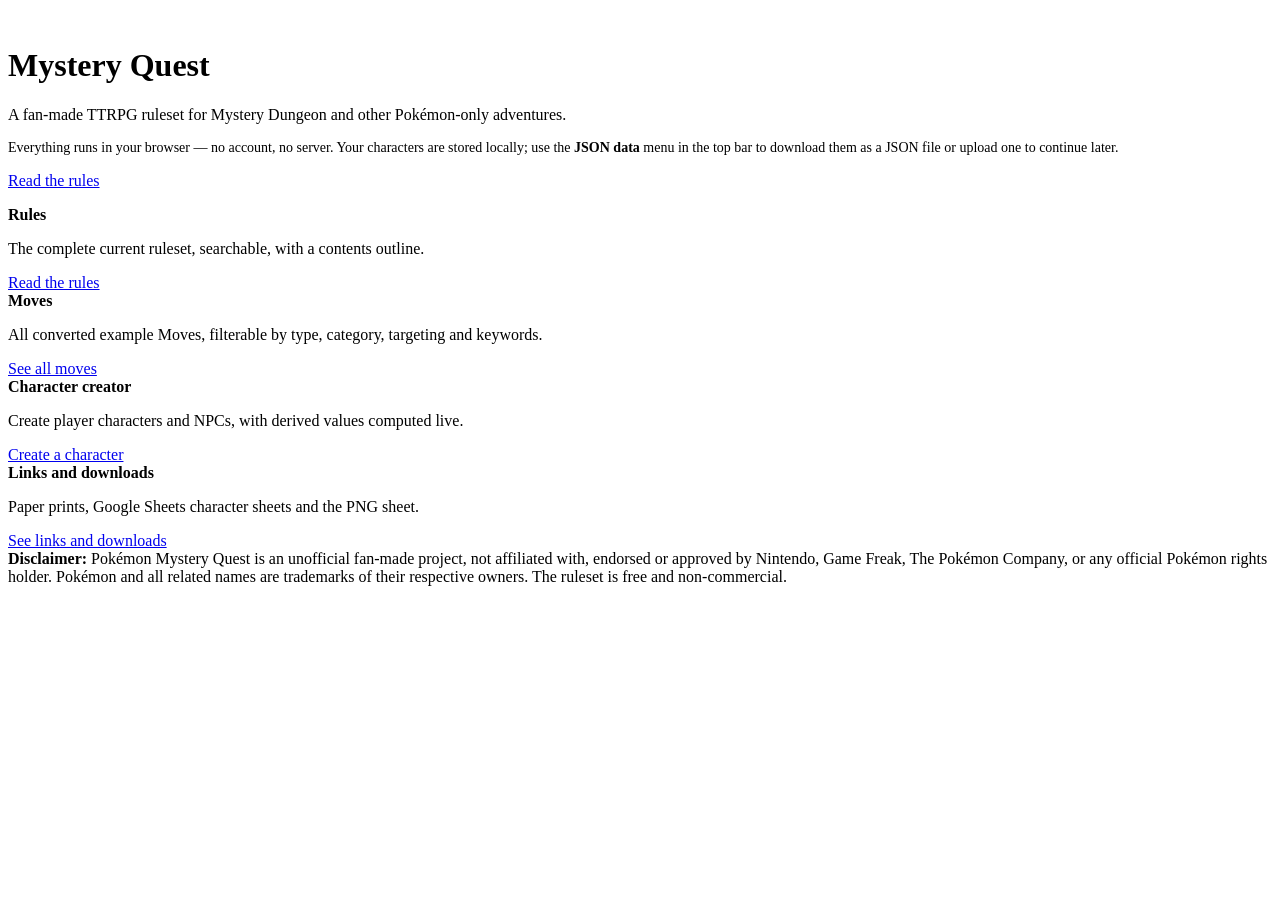
==== Website/site/index.html @ 09cc9db8 "Initial commit" ====
<!DOCTYPE html>
<html lang="en">
<head>
<meta charset="utf-8">
<meta name="viewport" content="width=device-width, initial-scale=1">
<title>Mystery Quest</title>
<link rel="preconnect" href="https://fonts.googleapis.com">
<link rel="preconnect" href="https://fonts.gstatic.com" crossorigin>
<link href="https://fonts.googleapis.com/css2?family=IM+Fell+Great+Primer&family=Inter:wght@400;600&display=swap" rel="stylesheet">
<link rel="stylesheet" href="/assets/css/style.css">
</head>
<body>
<header id="site-header"></header>
<main class="page-main">
  <div class="card home-card">
    <img class="home-hero" src="/assets/images/Hero image.jpg" alt="">
    <div class="home-card-body">
      <h1 class="page-title home-logo">Mystery Quest</h1>
      <p>A fan-made TTRPG ruleset for Mystery Dungeon and other Pokémon-only adventures.</p>
      <p style="color:var(--muted);font-size:14px">Everything runs in your browser — no account,
      no server. Your characters are stored locally; use the <strong>JSON data</strong> menu in the
      top bar to download them as a JSON file or upload one to continue later.</p>
      <p><a class="cta-banner" href="/rules/">Read the rules</a></p>
    </div>
  </div>
  <div class="home-grid">
    <div class="item"><strong>Rules</strong><p>The complete current ruleset, searchable, with a contents outline.</p><a href="/rules/">Read the rules</a></div>
    <div class="item"><strong>Moves</strong><p>All converted example Moves, filterable by type, category, targeting and keywords.</p><a href="/moves/">See all moves</a></div>
    <div class="item"><strong>Character creator</strong><p>Create player characters and NPCs, with derived values computed live.</p><a href="/creator/">Create a character</a></div>
    <div class="item"><strong>Links and downloads</strong><p>Paper prints, Google Sheets character sheets and the PNG sheet.</p><a href="/links-and-downloads/">See links and downloads</a></div>
  </div>
  <div class="disclaimer">
    <strong>Disclaimer:</strong> Pokémon Mystery Quest is an unofficial fan-made project, not affiliated with, endorsed or
    approved by Nintendo, Game Freak, The Pokémon Company, or any official Pokémon rights
    holder. Pokémon and all related names are trademarks of their respective owners. The
    ruleset is free and non-commercial.
  </div>
</main>
<script type="module" src="/assets/js/main.js"></script>
</body>
</html>
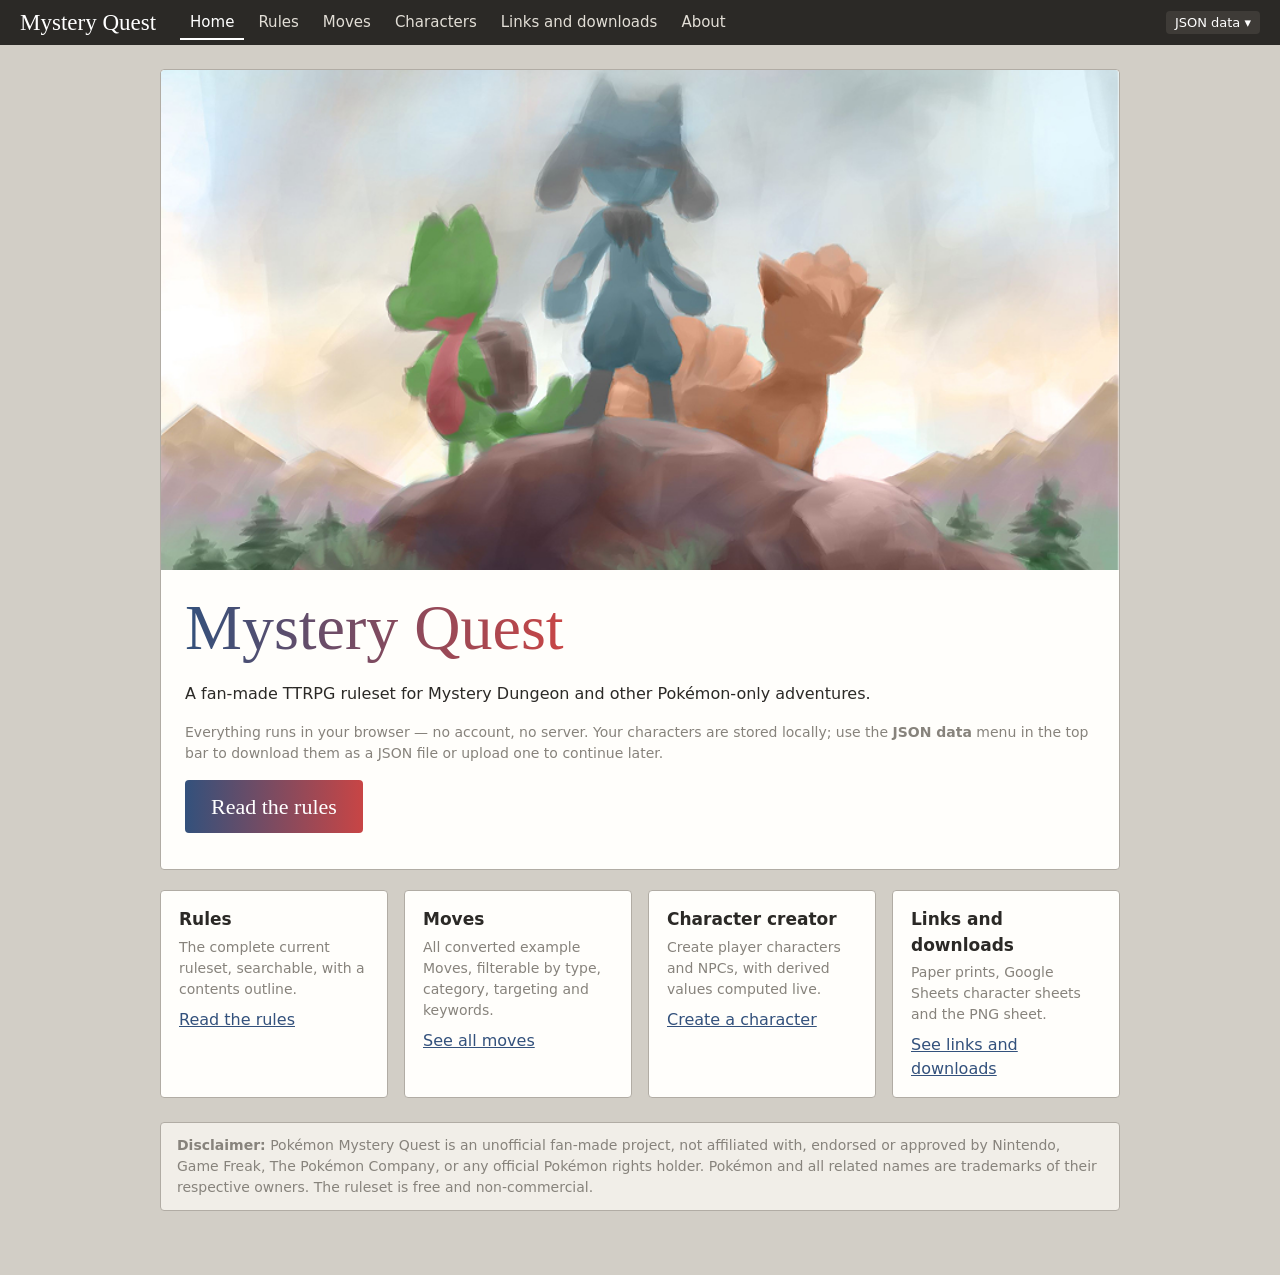
==== commit f060b0cd: "Fix website paths to be relative." ====
--- a/Website/site/index.html
+++ b/Website/site/index.html
@@ -3,31 +3,32 @@
 <head>
 <meta charset="utf-8">
 <meta name="viewport" content="width=device-width, initial-scale=1">
+<base href="./">
 <title>Mystery Quest</title>
 <link rel="preconnect" href="https://fonts.googleapis.com">
 <link rel="preconnect" href="https://fonts.gstatic.com" crossorigin>
 <link href="https://fonts.googleapis.com/css2?family=IM+Fell+Great+Primer&family=Inter:wght@400;600&display=swap" rel="stylesheet">
-<link rel="stylesheet" href="/assets/css/style.css">
+<link rel="stylesheet" href="assets/css/style.css">
 </head>
 <body>
 <header id="site-header"></header>
 <main class="page-main">
   <div class="card home-card">
-    <img class="home-hero" src="/assets/images/Hero image.jpg" alt="">
+    <img class="home-hero" src="assets/images/Hero image.jpg" alt="">
     <div class="home-card-body">
       <h1 class="page-title home-logo">Mystery Quest</h1>
       <p>A fan-made TTRPG ruleset for Mystery Dungeon and other Pokémon-only adventures.</p>
       <p style="color:var(--muted);font-size:14px">Everything runs in your browser — no account,
       no server. Your characters are stored locally; use the <strong>JSON data</strong> menu in the
       top bar to download them as a JSON file or upload one to continue later.</p>
-      <p><a class="cta-banner" href="/rules/">Read the rules</a></p>
+      <p><a class="cta-banner" href="rules/">Read the rules</a></p>
     </div>
   </div>
   <div class="home-grid">
-    <div class="item"><strong>Rules</strong><p>The complete current ruleset, searchable, with a contents outline.</p><a href="/rules/">Read the rules</a></div>
-    <div class="item"><strong>Moves</strong><p>All converted example Moves, filterable by type, category, targeting and keywords.</p><a href="/moves/">See all moves</a></div>
-    <div class="item"><strong>Character creator</strong><p>Create player characters and NPCs, with derived values computed live.</p><a href="/creator/">Create a character</a></div>
-    <div class="item"><strong>Links and downloads</strong><p>Paper prints, Google Sheets character sheets and the PNG sheet.</p><a href="/links-and-downloads/">See links and downloads</a></div>
+    <div class="item"><strong>Rules</strong><p>The complete current ruleset, searchable, with a contents outline.</p><a href="rules/">Read the rules</a></div>
+    <div class="item"><strong>Moves</strong><p>All converted example Moves, filterable by type, category, targeting and keywords.</p><a href="moves/">See all moves</a></div>
+    <div class="item"><strong>Character creator</strong><p>Create player characters and NPCs, with derived values computed live.</p><a href="creator/">Create a character</a></div>
+    <div class="item"><strong>Links and downloads</strong><p>Paper prints, Google Sheets character sheets and the PNG sheet.</p><a href="links-and-downloads/">See links and downloads</a></div>
   </div>
   <div class="disclaimer">
     <strong>Disclaimer:</strong> Pokémon Mystery Quest is an unofficial fan-made project, not affiliated with, endorsed or
@@ -36,6 +37,6 @@
     ruleset is free and non-commercial.
   </div>
 </main>
-<script type="module" src="/assets/js/main.js"></script>
+<script type="module" src="assets/js/main.js"></script>
 </body>
 </html>
--- a/Website/site/assets/css/style.css
+++ b/Website/site/assets/css/style.css
@@ -0,0 +1,601 @@
+/* Mystery Quest site styles — see Website/design.md for the design reference. */
+
+:root {
+  --ink: #2B2926;
+  --page-bg: #D2CEC6;
+  --card: #FFFEFB;
+  --card-alt: #F1EEE8;
+  --line: #B1ACA4;
+  --muted: #87837C;
+  --accent-blue: #33517C;
+  --accent-red: #C84545;
+  --radius: 4px;
+  --font-text: "Inter", system-ui, sans-serif;
+  --font-display: "IM Fell Great Primer", serif; /* no Bold style exists — never bold it */
+}
+
+* { box-sizing: border-box; }
+
+html:not(.rules-page) {
+  overflow-y: scroll; /* scrollbar space always reserved on the page — content never shifts when it appears/disappears. The rules page is excluded: its columns scroll independently (overflow-y: scroll on .rules-outline/.rules-main). */
+}
+
+html, body {
+  margin: 0;
+  padding: 0;
+  background: var(--page-bg);
+  color: var(--ink);
+  font-family: var(--font-text);
+  font-size: 16px;
+  line-height: 1.5;
+}
+
+/* ---------- header / top bar ---------- */
+
+.site-header {
+  background: var(--ink);
+  color: #fff;
+  display: flex;
+  align-items: center;
+  flex-wrap: wrap; /* when the tabs don't fit, the bar stacks (see the media query below) */
+  gap: 6px 24px;
+  padding: 5px 20px;
+  position: sticky;
+  top: 0;
+  z-index: 10;
+}
+
+.site-logo {
+  font-family: var(--font-display);
+  font-size: 23px;
+  line-height: 1;
+  text-decoration: none;
+  color: #fff; /* top-bar logo is white; the gradient is reserved for the Home page logo */
+  white-space: nowrap;
+}
+
+.page-title.home-logo {
+  font-family: var(--font-display);
+  font-weight: 400;
+  font-size: 64px;
+  display: inline-block;
+  margin: 0;
+  background-image: linear-gradient(90deg, var(--accent-blue), var(--accent-red));
+  -webkit-background-clip: text;
+  background-clip: text;
+  color: var(--accent-blue); /* fallback if background-clip:text is unsupported */
+  -webkit-text-fill-color: transparent;
+}
+
+.site-nav {
+  display: flex;
+  gap: 4px;
+  flex: 1;
+  flex-wrap: wrap;
+}
+
+.site-nav a {
+  color: #E2DED6;
+  text-decoration: none;
+  padding: 6px 10px 4px;
+  border-bottom: 2px solid transparent;
+  font-size: 15px;
+}
+
+.site-nav a:hover { color: #fff; border-bottom-color: #7E7A71; }
+.site-nav a.active { color: #fff; border-bottom-color: #fff; }
+
+.header-actions { display: flex; gap: 8px; }
+
+.menu-wrap { position: relative; }
+
+.menu {
+  position: absolute;
+  right: 0;
+  top: calc(100% + 6px);
+  background: var(--card);
+  border: 1px solid var(--line);
+  border-radius: var(--radius);
+  min-width: 160px;
+  padding: 4px;
+  display: flex;
+  flex-direction: column;
+  z-index: 20;
+  overscroll-behavior: contain; /* menu scroll never chains to the page behind when the menu runs out */
+}
+
+.menu-item {
+  font-family: var(--font-text);
+  font-size: 14px;
+  text-align: left;
+  padding: 7px 10px;
+  border: none;
+  background: none;
+  border-radius: 3px;
+  cursor: pointer;
+  color: var(--ink);
+}
+
+.menu-item:hover { background: var(--card-alt); }
+.menu a { display: block; padding: 7px 10px; font-size: 14px; color: var(--ink); text-decoration: none; border-radius: 3px; white-space: nowrap; }
+.menu a:hover { background: var(--card-alt); }
+.menu a.active { font-weight: 600; }
+
+/* on narrow screens the last tabs are replaced by the "More" dropdown, which sits on the
+   left side of the "JSON data" button; the remaining tabs behave normally */
+.nav-more-wrap { display: none; }
+.nav-more-wrap .menu { min-width: 210px; } /* wide enough for "Links and downloads" on one row */
+@media (max-width: 900px) {
+  .nav-more-wrap { display: block; }
+  /* nav hrefs are relative (resolved via <base>), so match them without the leading slash */
+  .site-nav a[href="links-and-downloads/"], .site-nav a[href="about/"] { display: none; }
+}
+
+/* narrow top bar: the logo on top, the tabs in between, the JSON data menu under the tabs */
+@media (max-width: 760px) {
+  .site-header { padding: 10px 16px; } /* more breathing room at the top/bottom edges when stacked */
+  .site-logo { text-align: center; } /* stacked rows are horizontally centered */
+  .site-nav, .site-header .header-actions { justify-content: center; }
+  .site-logo, .site-nav, .site-header .header-actions { flex: 1 1 100%; }
+}
+
+/* ---------- buttons / inputs ---------- */
+
+.btn {
+  font-family: var(--font-text);
+  font-size: 14px;
+  padding: 6px 12px;
+  border: none; /* no border: an active/gradient state must fill the whole button with no visible edge and no size shift */
+  border-radius: var(--radius);
+  background: var(--ink); /* dark like the top bar, white text — clearly clickable */
+  color: #fff;
+  cursor: pointer;
+}
+
+.btn:hover { background: #3E3B37; }
+.site-header .btn { background: #3E3B37; }
+.site-header .btn:hover { background: #4E4B46; }
+.btn.danger { color: #ff9b9b; }
+.btn.primary {
+  background: linear-gradient(90deg, var(--accent-blue), var(--accent-red));
+  border: none;
+  color: #fff;
+}
+.btn.small { font-size: 13px; padding: 4px 9px; }
+.add-btn { display: block; margin-left: auto; } /* "Add ..." buttons in card lists align to the right edge */
+.btn.danger { color: var(--accent-red); }
+
+input[type="text"], input[type="search"], input[type="number"], select, textarea {
+  font-family: var(--font-text);
+  font-size: 14px;
+  padding: 6px 8px;
+  border: 1px solid var(--line);
+  border-radius: var(--radius);
+  background: #FFFEFB;
+  color: var(--ink);
+}
+
+/* hide the native number-input spinners entirely — they clash with the right-aligned numbers */
+input[type="number"]::-webkit-outer-spin-button,
+input[type="number"]::-webkit-inner-spin-button {
+  -webkit-appearance: none;
+  margin: 0;
+}
+input[type="number"] {
+  -moz-appearance: textfield;
+  appearance: textfield;
+  height: 32px; /* fixed height — containers must not scale number inputs vertically */
+}
+input.invalid { outline: 2px solid var(--accent-red); outline-offset: 1px; border-color: var(--accent-red); } /* unparsable text in a number input */
+
+input:focus, select:focus, textarea:focus, .btn:focus-visible, button:focus-visible {
+  outline: 2px solid var(--accent-blue);
+  outline-offset: 1px;
+}
+
+.hidden { display: none !important; }
+
+/* ---------- generic page layout ---------- */
+
+.page-main {
+  max-width: 1000px;
+  margin: 24px auto;
+  padding: 0 20px 40px;
+}
+
+.card {
+  background: var(--card-alt); /* page-level cards are var(--card-alt); inner content surfaces are warm white */
+  border: 1px solid var(--line);
+  border-radius: var(--radius);
+  padding: 20px 24px;
+}
+
+.card.alt { background: var(--card-alt); }
+/* pages without white clickable content inside cards keep white cards */
+.card.home-card, .card.rules-content { background: #FFFEFB; }
+
+.card h2 { font-size: 18px; }
+.about-content h1 { font-size: 22px; margin: 8px 0; }
+.about-content h2 { font-size: 18px; }
+
+h1, h2, h3 { line-height: 1.2; }
+
+/* links use the gradient colors: blue normally, red once visited */
+.page-main a, .rules-content a { color: var(--accent-blue); }
+.page-main a:visited, .rules-content a:visited { color: var(--accent-red); }
+.page-main a.cta-banner, .page-main a.cta-banner:visited { color: #fff; }
+.page-main a.btn, .page-main a.btn:visited { color: #fff; text-decoration: none; } /* button-styled links: button colors, no link underline */
+
+.page-title {
+  font-family: var(--font-text);
+  font-weight: 600;
+  font-size: 24px;
+  margin: 12px 0;
+}
+
+/* ---------- home ---------- */
+
+.home-hero {
+  width: 100%;
+  display: block;
+  border-radius: var(--radius) var(--radius) 0 0;
+  object-fit: cover;
+  max-height: 500px;
+}
+
+.home-card { padding: 0; overflow: hidden; }
+.home-card-body { padding: 20px 24px; }
+
+.cta-banner {
+  display: inline-block;
+  font-family: var(--font-display);
+  font-size: 22px;
+  padding: 10px 26px;
+  border-radius: var(--radius);
+  background: linear-gradient(90deg, var(--accent-blue), var(--accent-red));
+  color: #fff;
+  text-decoration: none;
+}
+
+.home-grid {
+  display: grid;
+  grid-template-columns: repeat(auto-fit, minmax(min(220px, 100%), 1fr));
+  gap: 16px;
+  margin-top: 20px;
+}
+
+.home-grid .item {
+  padding: 16px 18px;
+  background: #FFFEFB;
+  border: 1px solid var(--line);
+  border-radius: var(--radius);
+}
+.home-grid .item strong { display: block; font-size: 17px; margin-bottom: 4px; }
+.home-grid .item p { margin: 0 0 8px; font-size: 14px; color: var(--muted); }
+
+.disclaimer {
+  margin-top: 24px;
+  padding: 12px 16px;
+  background: var(--card-alt);
+  border: 1px solid var(--line);
+  border-radius: var(--radius);
+  font-size: 14px;
+  color: var(--muted);
+}
+
+/* ---------- rules page: two independent columns ---------- */
+
+.rules-body { display: flex; flex-direction: column; height: 100vh; overflow: hidden; }
+
+.rules-layout {
+  flex: 1;
+  display: flex;
+  min-height: 0;
+}
+
+.rules-outline {
+  width: 300px;
+  flex: none;
+  overflow-y: scroll; /* scrollbar always reserved — no layout shift when it appears */
+  background: var(--page-bg);
+  border-right: 1px solid var(--line);
+  padding: 12px;
+}
+
+.rules-outline-tools { display: flex; flex-direction: column; gap: 8px; margin-bottom: 10px; }
+.rules-outline-tools input { width: 100%; }
+
+.search-wrap { position: relative; }
+.search-wrap input { padding-right: 26px; }
+.search-clear {
+  position: absolute; right: 4px; top: 50%; transform: translateY(-50%);
+  border: none; background: none; cursor: pointer;
+  font-size: 16px; line-height: 1; color: var(--muted);
+  padding: 2px 6px; border-radius: 3px;
+}
+.search-clear:hover { color: var(--ink); background: var(--card-alt); }
+
+.rules-main {
+  flex: 1;
+  overflow-y: scroll;
+  min-width: 0;
+  padding: 16px 24px 60px;
+}
+
+.rules-version-banner {
+  font-size: 14px;
+  color: var(--muted);
+  margin-bottom: 10px;
+}
+
+.rules-content { max-width: 820px; margin: 0 auto; }
+
+.rules-content h2, .rules-content h3, .rules-content h4 {
+  font-family: var(--font-display);
+  font-weight: 400; /* no Bold style for IM Fell Great Primer */
+}
+.rules-content h2 { font-size: 30px; margin-top: 36px; border-bottom: 1px solid var(--line); padding-bottom: 4px; }
+.rules-content h3 { font-size: 24px; margin-top: 28px; }
+.rules-content h4 { font-size: 20px; margin-top: 22px; }
+
+.rules-content table { border-collapse: collapse; margin: 12px 0; width: 100%; font-size: 14px; }
+.rules-content th, .rules-content td { border: 1px solid var(--line); padding: 6px 9px; text-align: left; vertical-align: top; }
+.rules-content th { background: var(--card-alt); }
+.rules-content ul, .rules-content ol { padding-left: 24px; }
+.rules-content li { margin: 3px 0; }
+.rules-content code { background: var(--card-alt); border-radius: 3px; padding: 1px 4px; font-size: 13px; }
+
+.rules-content section.flash { animation: flash 1.6s ease-out; }
+@keyframes flash { 0% { background: #f6e3a1; } 100% { background: transparent; } }
+.rules-content mark { background: #f6e3a1; padding: 0 1px; }
+
+/* outline rows */
+
+.outline-row { display: flex; align-items: center; gap: 6px; margin: 5px 0; }
+/* sub-headings indent by depth in the heading structure */
+.outline-row.outline-h3 { padding-left: 18px; }
+.outline-row.outline-h4 { padding-left: 36px; }
+.outline-row.outline-h5 { padding-left: 54px; }
+.outline-row.outline-h6 { padding-left: 72px; }
+.outline-h2 .label { font-weight: 600; }
+.outline-row .toggle { display: none; } /* arrows removed; clicking the heading text still expands/collapses */
+.outline-row .toggle {
+  border: none; background: none; cursor: pointer; width: 18px; flex: none;
+  color: var(--muted); font-size: 12px; padding: 2px 0;
+}
+.outline-row .label {
+  flex: 1; min-width: 0; overflow: hidden; text-overflow: ellipsis; white-space: nowrap;
+  font-size: 14px; text-decoration: none; color: var(--ink); padding: 4px 9px; border: none; background: none; cursor: pointer; text-align: left; font-family: var(--font-text); border-radius: 3px;
+}
+.outline-row .label:hover { background: #C4C0B7; }
+.outline-row .count { color: var(--muted); font-size: 12px; flex: none; }
+.outline-row .jump {
+  flex: none; background: var(--ink); border: none; border-radius: 3px;
+  cursor: pointer; font-size: 12px; padding: 4px 9px; color: #fff;
+}
+.outline-row .jump:hover { background: #3E3B37; }
+.outline-children { margin-left: 0; }
+.outline-h3 .label { font-size: 13px; }
+.outline-h4 .label, .outline-h5 .label, .outline-h6 .label { font-size: 12px; color: #5A5650; }
+
+/* search results in the outline column */
+
+.result-item { display: flex; flex-direction: column; border: 1px solid var(--line); border-radius: var(--radius); background: #FFFEFB; padding: 8px 10px; margin: 6px 0; }
+.result-item .crumb { font-size: 12px; color: var(--accent-blue); margin-bottom: 3px; }
+.result-item .snippet { font-size: 13px; margin-bottom: 6px; }
+/* jump button below the text, on the right side of the card, dark like the other buttons */
+.result-item .jump { align-self: flex-end; background: var(--ink); color: #fff; border: none; border-radius: 3px; cursor: pointer; font-size: 12px; padding: 4px 9px; }
+.result-item .jump:hover { background: #413C34; }
+
+/* ---------- moves page ---------- */
+
+.moves-filters { display: flex; flex-wrap: wrap; gap: 10px; align-items: end; margin-bottom: 16px; }
+.moves-filters label { display: flex; flex-direction: column; font-size: 12px; color: var(--muted); gap: 3px; }
+
+.moves-grid { display: grid; grid-template-columns: repeat(auto-fill, minmax(min(300px, 100%), 1fr)); gap: 14px; }
+
+.move-card { position: relative; background: #FFFEFB; border: 1px solid var(--line); border-radius: var(--radius); padding: 12px 14px; }
+.move-card h3 { margin: 0 0 6px; font-family: var(--font-display); font-weight: 400; font-size: 21px; }
+.move-card .badge { display: inline-block; font-size: 11px; padding: 1px 7px; border-radius: 10px; background: var(--card-alt); border: 1px solid var(--line); margin-left: 6px; vertical-align: middle; }
+.move-card .badge.indirect { position: absolute; top: 10px; right: 10px; margin-left: 0; color: var(--muted); }
+.move-card dl { display: grid; grid-template-columns: auto 1fr; gap: 2px 10px; font-size: 13px; margin: 8px 0 0; }
+/* calculated values section at the bottom of a Move card (sheet preview) */
+.move-calc { margin-top: 8px; border-top: 1px solid var(--line); padding-top: 6px; font-size: 13px; }
+.move-calc .calc-title { font-size: 11px; color: var(--muted); margin-bottom: 4px; }
+.move-calc dl { display: grid; grid-template-columns: auto 1fr; gap: 2px 10px; margin: 0; }
+.move-calc dt { color: var(--muted); }
+.move-card dt { color: var(--muted); }
+.move-card dd { margin: 0; }
+
+/* ---------- creator ---------- */
+
+.char-list-tools { display: flex; gap: 10px; align-items: center; margin-bottom: 14px; flex-wrap: wrap; }
+.char-list-tools input { flex: 1; min-width: 200px; }
+
+.char-row {
+  display: flex; align-items: center; gap: 14px;
+  background: #FFFEFB; border: 1px solid var(--line); border-radius: var(--radius);
+  padding: 10px 14px; margin: 8px 0;
+}
+
+.char-portrait {
+  width: 56px; height: 56px; flex: none;
+  border-radius: var(--radius); border: 1px solid var(--line);
+  object-fit: cover; background: var(--card-alt);
+}
+
+.char-row .who { flex: 1; min-width: 0; }
+.char-row .name { font-weight: 600; font-size: 16px; }
+.char-row .details { font-size: 13px; color: var(--muted); }
+.char-row .actions { display: flex; gap: 6px; flex: none; }
+
+.sheet-toolbar { display: flex; gap: 10px; align-items: center; margin-bottom: 14px; flex-wrap: wrap; }
+.toolbar-back { display: contents; } /* on desktop the back button + title are direct flex items, as before */
+.toolbar-kind { color: var(--muted); font-weight: 400; } /* the (type) in brackets is not bold */
+
+.sheet-section { margin-bottom: 22px; }
+.sheet-section > h3 { margin: 0 0 8px; font-size: 19px; border-bottom: 1px solid var(--line); padding-bottom: 4px; }
+
+.stat-grid { display: grid; grid-template-columns: repeat(auto-fill, minmax(min(150px, 100%), 1fr)); gap: 8px; margin: 10px 0; }
+.sheet-section > * + * { margin-top: 10px; } /* vertical gap between all content blocks in a section */
+.stat-cell { border: 1px solid var(--line); border-radius: var(--radius); padding: 6px 8px; background: #FFFEFB; }
+.stat-cell .sname { font-size: 12px; color: var(--muted); margin-bottom: 4px; }
+.stat-cell .fields { display: flex; gap: 4px; }
+.stat-cell .fields input { width: 100%; min-width: 0; font-size: 13px; padding: 3px 5px; }
+.stat-cell .fields label { font-size: 10px; color: var(--muted); display: flex; flex-direction: column; }
+
+.derived-panel { background: var(--page-bg); /* grey like the Base Value Array box */ border: 1px solid var(--line); border-radius: var(--radius); padding: 10px 14px; font-size: 14px; }
+.derived-panel .drow { display: flex; justify-content: space-between; max-width: 220px; } /* narrow rows: values stay close to their labels */
+
+.sheet-preview { background: #FFFEFB; border: 1px solid var(--line); border-radius: var(--radius); padding: 18px 20px; } /* full .page-main width, like other content cards */
+.sheet-preview h2 { font-family: var(--font-display); font-weight: 400; font-size: 28px; margin: 0 0 2px; }
+.sheet-preview .pv-sub { color: var(--muted); font-size: 13px; margin-bottom: 12px; }
+.sheet-preview .pv-row { display: flex; justify-content: space-between; gap: 12px; border-bottom: 1px solid var(--card-alt); padding: 5px 0; font-size: 14px; }
+.sheet-preview .pv-row label { color: var(--muted); }
+.sheet-preview .pv-row input { width: 110px; text-align: right; }
+.sheet-preview .pv-h { font-size: 16px; margin: 16px 0 4px; border-bottom: 1px solid var(--line); padding-bottom: 3px; }
+/* two-column sheet preview (XLSX layout) */
+.pv-cols { display: grid; grid-template-columns: minmax(0, 1fr) 260px; gap: 22px; }
+.pv-right { min-width: 0; overflow-wrap: anywhere; }
+.pv-row > span, .pv-moves, .pv-notes { overflow-wrap: anywhere; }
+.pv-right { border-left: 1px solid var(--line); padding-left: 18px; }
+.pv-portrait { width: 96px; height: 96px; margin-bottom: 10px; }
+.pv-table { border-collapse: collapse; width: 100%; font-size: 12.5px; margin-bottom: 6px; table-layout: fixed; }
+.pv-table th, .pv-table td { border: 1px solid var(--line); padding: 3px 6px; text-align: right; }
+/* default width for the stat label column — with fixed layout the numeric columns align across the stat tables */
+.pv-table td:first-child, .pv-table th:first-child { text-align: left; width: 150px; }
+/* long bonus stat names are capped and cut with an ellipsis */
+.pv-table.pv-bonus td:first-child, .pv-table.pv-bonus th:first-child { max-width: 150px; overflow: hidden; text-overflow: ellipsis; white-space: nowrap; }
+.pv-table thead th { background: var(--card-alt); font-weight: 600; }
+.pv-buff { width: 100%; text-align: right; font-size: 12px; padding: 2px 4px; } /* buff/debuff input fills its table cell */
+.pv-moves { font-size: 13px; margin-bottom: 8px; }
+.pv-moves .move-card { margin: 10px 0; } /* vertical gap between Move cards in preview */
+.pv-notes { font-size: 13px; color: var(--muted); resize: vertical; }
+@media (max-width: 760px) { .pv-cols { grid-template-columns: 1fr; } .pv-right { border-left: none; padding-left: 0; } }
+.sheet-preview .pv-box { margin-bottom: 4px; }
+
+.move-pick { display: flex; flex-wrap: wrap; gap: 6px; margin: 6px 0; max-height: 50vh; overflow-y: auto; } /* the Move list scrolls on its own, keeping the filters visible */
+
+/* modal: X top right; footer group right-aligned with Cancel left of the confirm buttons; backdrop click closes */
+.modal-backdrop {
+  position: fixed; inset: 0;
+  background: rgba(43, 41, 38, 0.55);
+  display: flex; align-items: center; justify-content: center;
+  z-index: 100;
+}
+.modal { width: min(520px, calc(100vw - 40px)); max-height: 80vh; display: flex; flex-direction: column; }
+.modal-head { display: flex; align-items: center; justify-content: space-between; margin-bottom: 8px; }
+.modal-head h3 { margin: 0; font-size: 18px; }
+.modal-x {
+  border: none; background: none; cursor: pointer;
+  font-size: 22px; line-height: 1; color: var(--muted);
+  padding: 2px 8px; border-radius: 3px;
+}
+.modal-x:hover { color: var(--ink); background: var(--card-alt); }
+.modal-body { overflow-y: auto; overscroll-behavior: contain; } /* modal scroll never chains to the page behind */
+body.modal-open { overflow: hidden; } /* page scroll locked while a modal is open */
+/* modals: content stays scrollable, but the scrollbar is hidden (it overlapped the link buttons) */
+.modal, .modal-body { scrollbar-width: none; }
+.modal::-webkit-scrollbar, .modal-body::-webkit-scrollbar { display: none; }
+.modal-foot { display: flex; justify-content: flex-end; gap: 8px; margin-top: 12px; }
+.modal-preview { margin-top: 12px; font-size: 13px; color: var(--muted); border-top: 1px solid var(--line); padding-top: 8px; overflow-wrap: anywhere; }
+/* in the narrow right column of the sheet preview, Remove goes below the text */
+.pv-right .item-card { flex-direction: column; align-items: stretch; }
+.pv-right .item-card .btn { align-self: flex-end; }
+
+/* added items shown as cards; Remove on the right when there is room,
+   under the content when there is not (narrow) */
+.item-card {
+  display: flex; align-items: center; gap: 10px;
+  background: #FFFEFB; border: 1px solid var(--line); border-radius: var(--radius);
+  padding: 8px 12px; margin: 6px 0;
+}
+.item-card .grow { flex: 1; min-width: 0; overflow-wrap: anywhere; font-size: 14px; }
+@media (max-width: 560px) {
+  .item-card { flex-direction: column; align-items: stretch; }
+  .item-card .btn { align-self: flex-end; }
+  .modal { width: calc(100vw - 16px); max-height: 90vh; } /* small screens: modal uses nearly the full width */
+}
+.move-card .move-actions { display: flex; gap: 6px; justify-content: flex-end; margin-top: 8px; padding-top: 8px; border-top: 1px solid var(--line); }
+.conv-section { background: var(--page-bg); } /* grey reference section: official values in, converted values as text */
+.conv-output { font-size: 13px; margin-top: 8px; border-top: 1px solid var(--line); padding-top: 8px; overflow-wrap: anywhere; }
+.keyword-list { display: flex; flex-wrap: wrap; gap: 6px 14px; font-size: 14px; }
+/* move editor: text input with a dropdown-icon button for the official value list */
+.input-menu-wrap { display: inline-flex; align-items: center; }
+.input-menu-btn { border: none; background: none; cursor: pointer; color: var(--muted); padding: 2px 6px; font-size: 14px; line-height: 1; }
+.input-menu-btn:hover { color: var(--ink); }
+.input-menu-wrap .menu { min-width: 180px; max-height: 260px; overflow-y: auto; }
+
+.move-pick .btn.added { background: var(--accent-blue) linear-gradient(90deg, var(--accent-blue), var(--accent-red)); color: #fff; } /* active Move: just replace the background — no border, so no size shift and no edge peeking */
+
+.kv-list { display: flex; flex-direction: column; gap: 6px; }
+.ability-slot { margin: 10px 0; }
+.ability-slot > select { min-width: 220px; }
+.ability-desc { font-size: 13px; color: var(--muted); margin-top: 4px; max-width: 560px; }
+.cond-desc { display: block; margin-top: 2px; font-size: 12px; color: var(--muted); } /* status condition description under the label in cards */
+.kv-row { display: flex; flex-wrap: wrap; gap: 8px; align-items: center; font-size: 14px; margin: 7px 0; }
+
+/* assistive content lives in its own darker card inside the section card */
+.assist-card {
+  background: var(--page-bg);
+  border: 1px solid var(--line);
+  border-radius: var(--radius);
+  padding: 10px 12px;
+  margin: 10px 0;
+}
+.assist-card .assist-title { font-size: 14px; font-weight: 600; color: var(--ink); margin-bottom: 6px; }
+.assist-card .assist-note { font-size: 12px; color: var(--muted); margin-top: 8px; }
+.assist-card .array-values { font-size: 13px; margin-top: 6px; }
+.stat-cell .fields label { font-size: 10px; color: var(--muted); display: flex; flex-direction: column; }
+
+@media (max-width: 760px) {
+  .rules-layout { flex-direction: column; overflow-y: auto; }
+  .rules-outline { width: 100%; border-right: none; border-bottom: 1px solid var(--line); max-height: 40vh; }
+  .rules-main { overflow: visible; }
+  .rules-body { overflow: auto; height: auto; }
+}
+
+@media (max-width: 600px) {
+  .char-row .actions { flex: 1 1 100%; justify-content: flex-end; } /* character card buttons under the image+text row, right-aligned */
+}
+
+/* ---------- small screens (<= 760px) ---------- */
+@media (max-width: 760px) {
+  .page-main { margin: 16px auto; padding: 0 12px 32px; }
+  .card { padding: 14px 16px; }
+  .card.home-card { padding: 0; } /* hero image stays full-bleed */
+  .sheet-preview { padding: 12px 14px; }
+  .rules-main { padding: 12px 14px 40px; }
+  .rules-content table { display: block; overflow-x: auto; } /* wide rules tables scroll instead of overflowing */
+  .char-row { flex-wrap: wrap; }
+  .char-row .actions { flex-wrap: wrap; }
+  .sheet-toolbar .btn, .sheet-toolbar label.btn { flex: none; }
+  .sheet-toolbar .toolbar-back { display: flex; align-items: center; gap: 10px; flex: 1 1 100%; } /* row 1: "‹ Characters" + name (+ type); row 2 (right-aligned): mode switch + JSON data */
+  /* smaller sizes only for the genuinely large headings (small ones stay as they are) */
+  .page-title.home-logo { font-size: 44px; } /* Home page "Mystery Quest" heading */
+  .page-title { font-size: 20px; }
+  .rules-content h2 { font-size: 24px; margin-top: 28px; }
+  .rules-content h3 { font-size: 20px; margin-top: 22px; }
+  .sheet-preview h2 { font-size: 22px; }
+}
+
+/* small screens: header dropdowns (More, JSON data) span the top bar instead of hanging
+   off the button's right edge, so they can't go off-screen when the button is near an edge */
+@media (max-width: 760px) {
+  .site-header .menu-wrap { position: static; }
+  .site-header .menu-wrap .menu { left: 8px; right: 8px; min-width: 0; }
+}
+
+/* rules page, small screens: floating button opens the contents/search modal */
+.rules-fab { display: none; }
+@media (max-width: 760px) {
+  .rules-fab { display: block; position: fixed; right: 16px; bottom: 16px; z-index: 60; width: 48px; height: 48px; border-radius: 50%; padding: 0; font-size: 20px; }
+  .modal .rules-outline { width: 100%; max-height: none; border: none; padding: 0; overflow: visible; background: none; } /* outline shown fully inside the modal */
+  .modal .rules-outline-tools { position: sticky; top: 0; z-index: 2; background: var(--card-alt); padding: 4px 0; margin-bottom: 8px; border-bottom: 1px solid var(--line); } /* search input stays visible above the scrolling contents */
+}
+
+/* rules page, small screens: the page scrolls as a whole; hide its scrollbar (desktop has none either) */
+@media (max-width: 760px) {
+  html.rules-page { scrollbar-width: none; }
+  html.rules-page::-webkit-scrollbar { display: none; }
+}
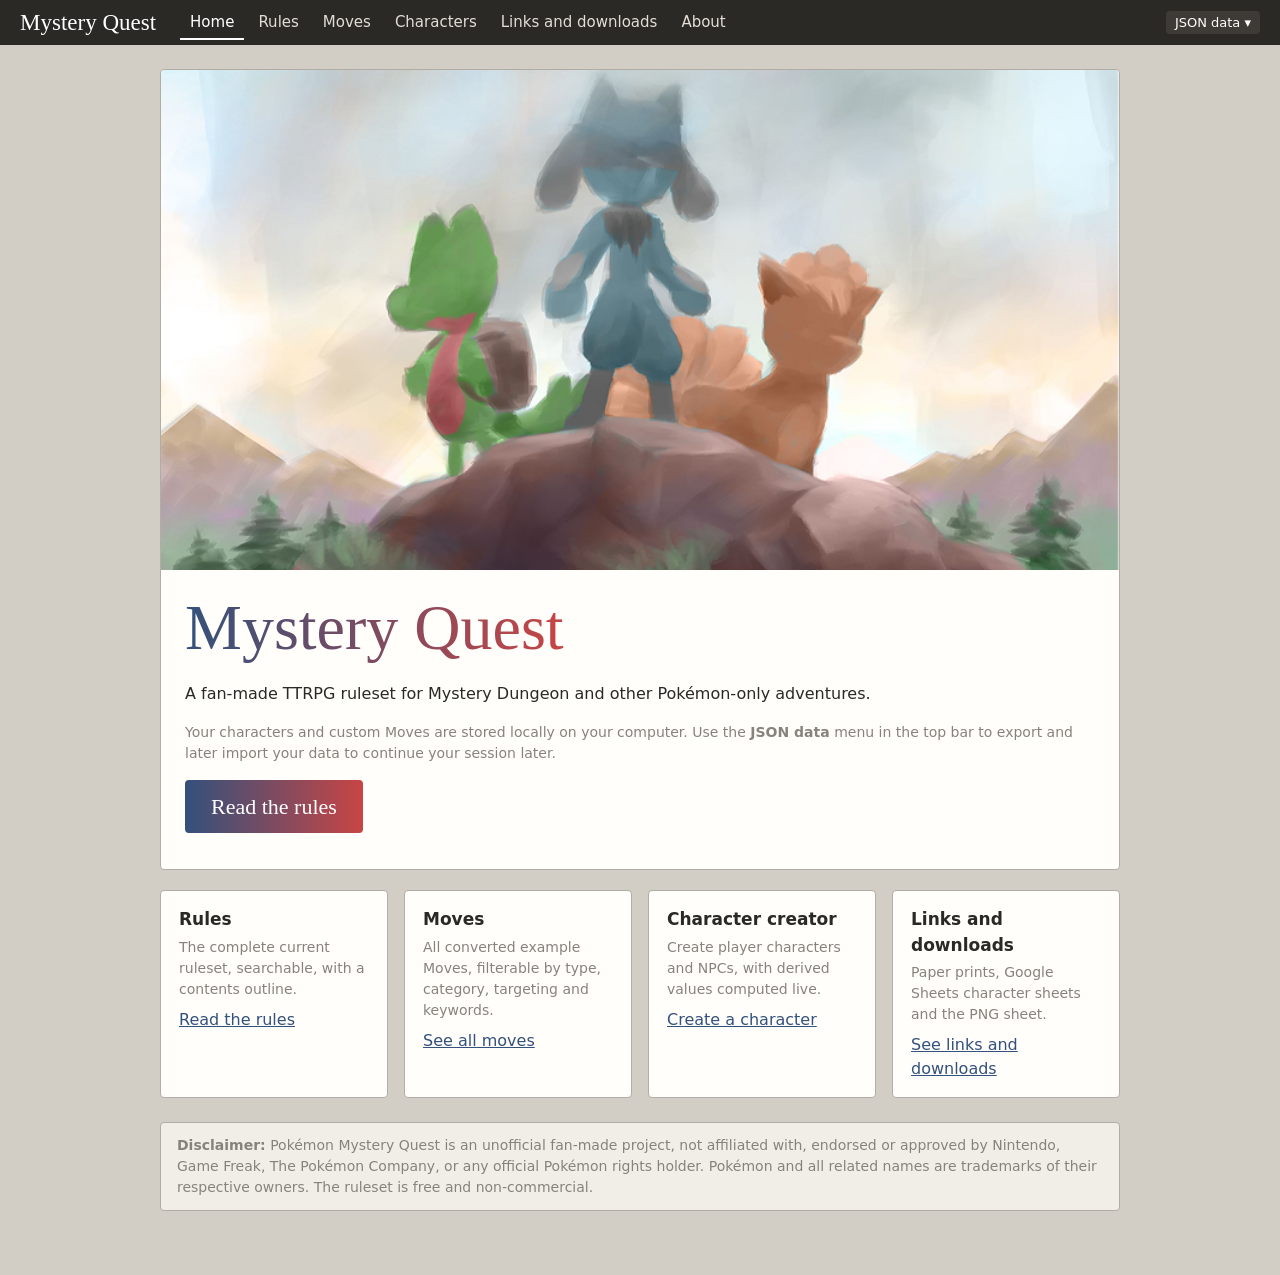
==== commit 54e6920f: "Website usability improvements" ====
--- a/Website/site/index.html
+++ b/Website/site/index.html
@@ -18,9 +18,7 @@
     <div class="home-card-body">
       <h1 class="page-title home-logo">Mystery Quest</h1>
       <p>A fan-made TTRPG ruleset for Mystery Dungeon and other Pokémon-only adventures.</p>
-      <p style="color:var(--muted);font-size:14px">Everything runs in your browser — no account,
-      no server. Your characters are stored locally; use the <strong>JSON data</strong> menu in the
-      top bar to download them as a JSON file or upload one to continue later.</p>
+      <p style="color:var(--muted);font-size:14px">Your characters and custom Moves are stored locally on your computer. Use the <strong>JSON data</strong> menu in the top bar to export and later import your data to continue your session later.</p>
       <p><a class="cta-banner" href="rules/">Read the rules</a></p>
     </div>
   </div>
--- a/Website/site/assets/css/style.css
+++ b/Website/site/assets/css/style.css
@@ -368,6 +368,7 @@
   font-size: 14px; text-decoration: none; color: var(--ink); padding: 4px 9px; border: none; background: none; cursor: pointer; text-align: left; font-family: var(--font-text); border-radius: 3px;
 }
 .outline-row .label:hover { background: #C4C0B7; }
+.outline-row .label.expandable { color: var(--accent-blue); } /* expandable headings look like links; plain headings keep their color */
 .outline-row .count { color: var(--muted); font-size: 12px; flex: none; }
 .outline-row .jump {
   flex: none; background: var(--ink); border: none; border-radius: 3px;
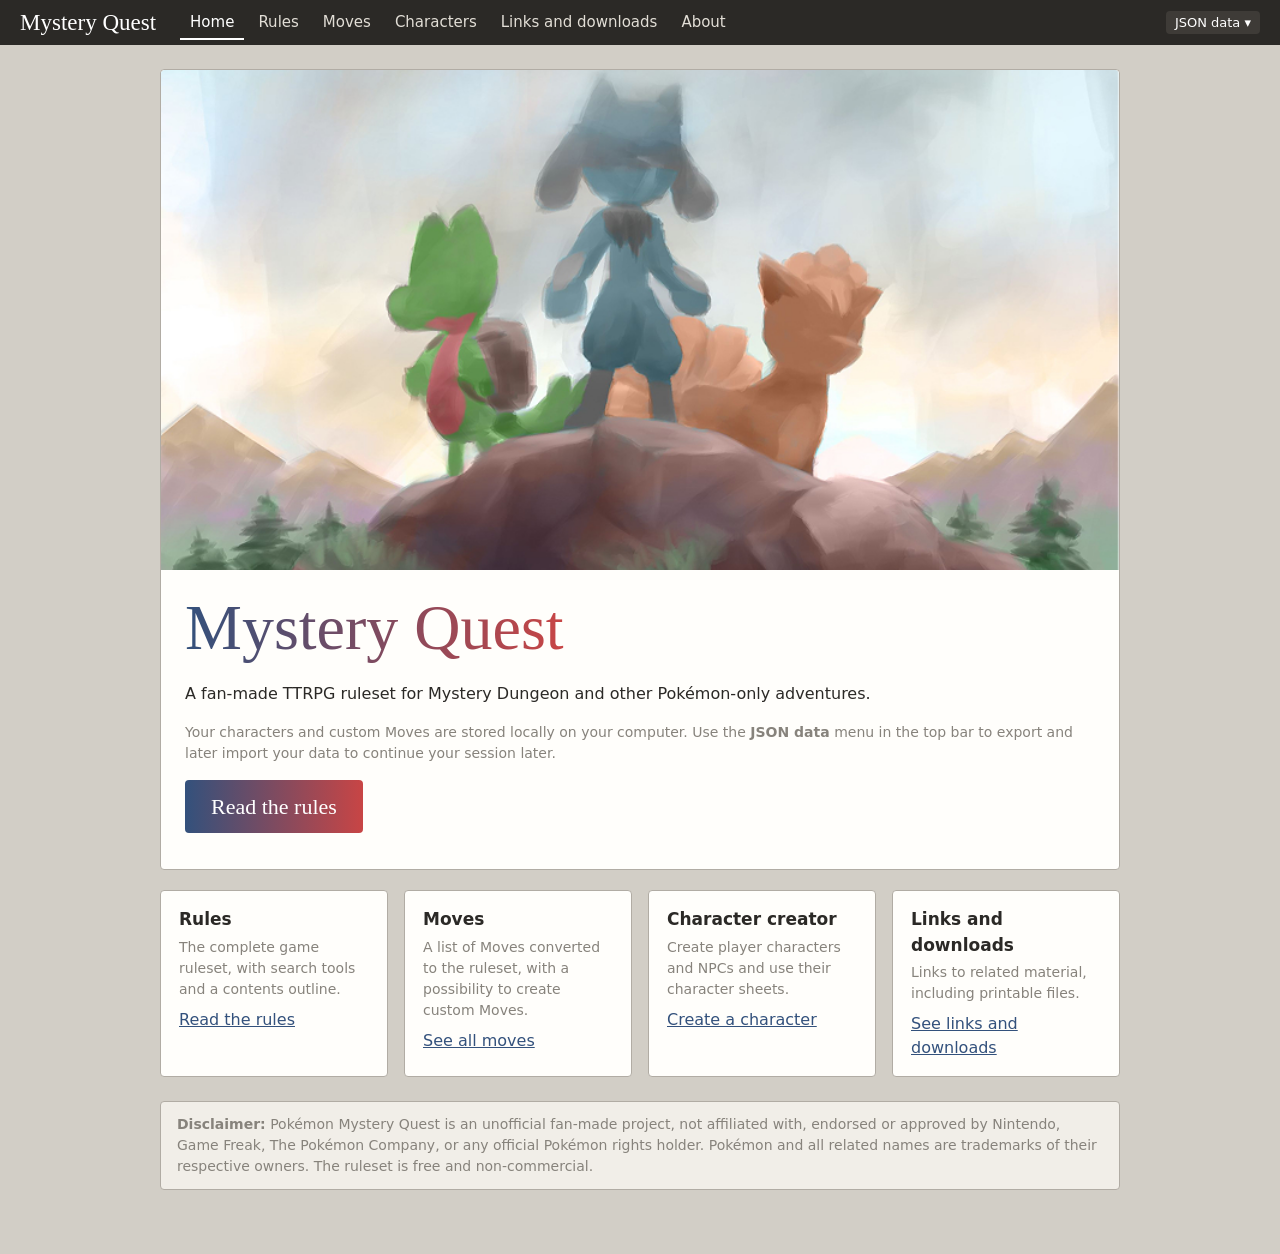
==== commit b6fb574d: "Improve home page wording" ====
--- a/Website/site/index.html
+++ b/Website/site/index.html
@@ -23,10 +23,10 @@
     </div>
   </div>
   <div class="home-grid">
-    <div class="item"><strong>Rules</strong><p>The complete current ruleset, searchable, with a contents outline.</p><a href="rules/">Read the rules</a></div>
-    <div class="item"><strong>Moves</strong><p>All converted example Moves, filterable by type, category, targeting and keywords.</p><a href="moves/">See all moves</a></div>
-    <div class="item"><strong>Character creator</strong><p>Create player characters and NPCs, with derived values computed live.</p><a href="creator/">Create a character</a></div>
-    <div class="item"><strong>Links and downloads</strong><p>Paper prints, Google Sheets character sheets and the PNG sheet.</p><a href="links-and-downloads/">See links and downloads</a></div>
+    <div class="item"><strong>Rules</strong><p>The complete game ruleset, with search tools and a contents outline.</p><a href="rules/">Read the rules</a></div>
+    <div class="item"><strong>Moves</strong><p>A list of Moves converted to the ruleset, with a possibility to create custom Moves.</p><a href="moves/">See all moves</a></div>
+    <div class="item"><strong>Character creator</strong><p>Create player characters and NPCs and use their character sheets.</p><a href="creator/">Create a character</a></div>
+    <div class="item"><strong>Links and downloads</strong><p>Links to related material, including printable files.</p><a href="links-and-downloads/">See links and downloads</a></div>
   </div>
   <div class="disclaimer">
     <strong>Disclaimer:</strong> Pokémon Mystery Quest is an unofficial fan-made project, not affiliated with, endorsed or
